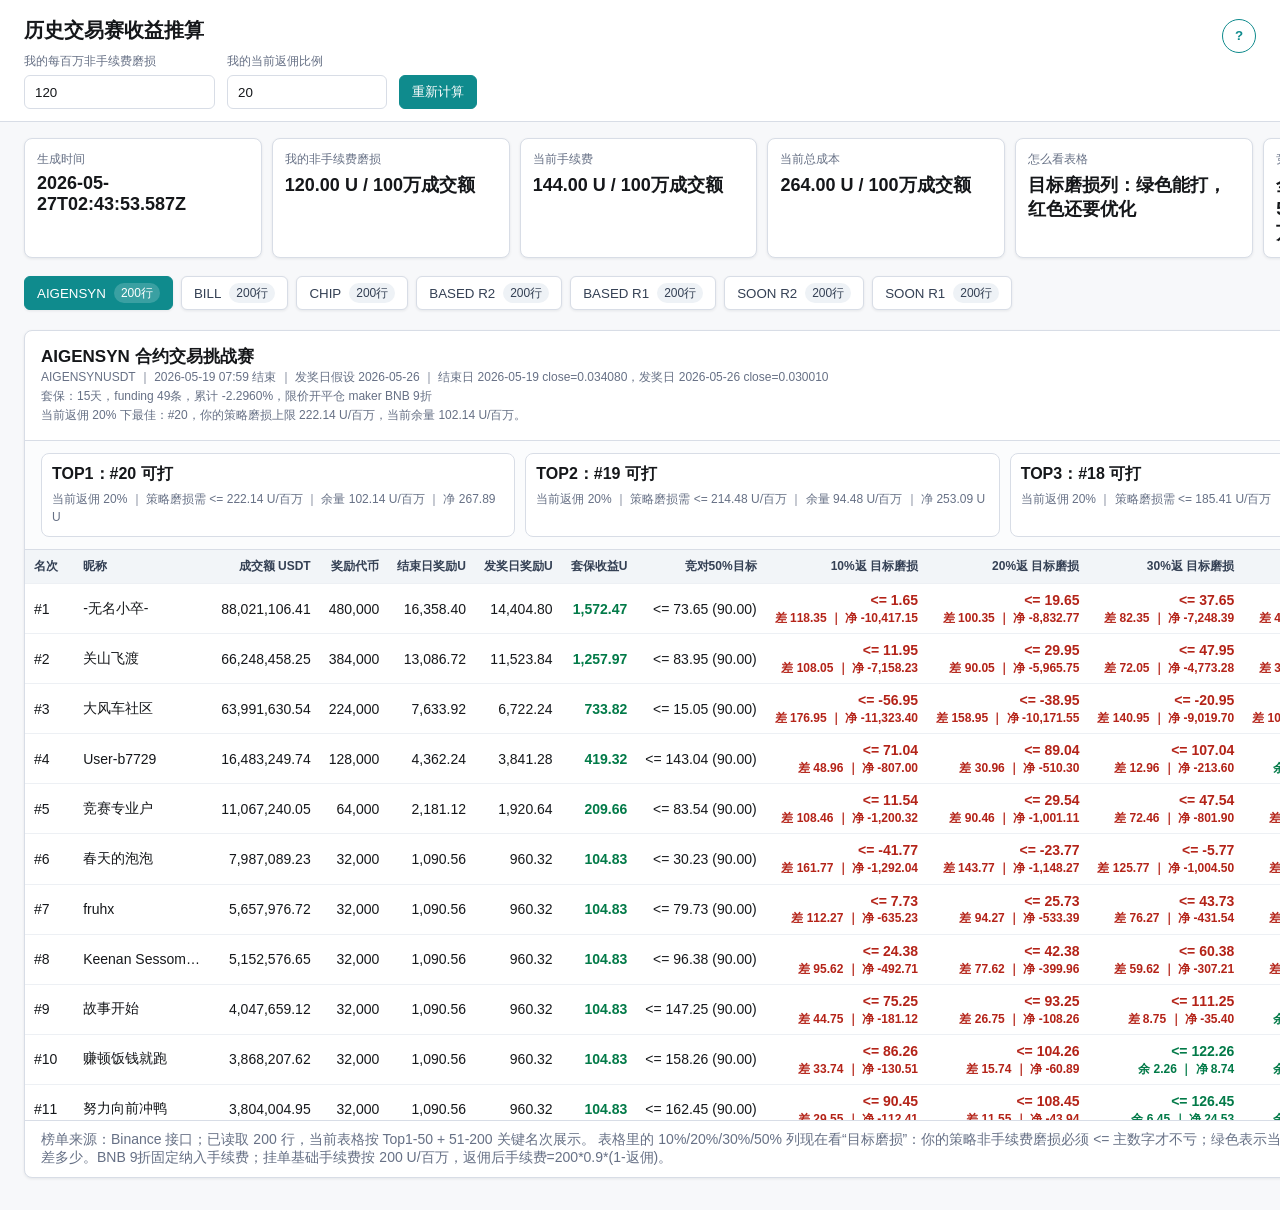
==== lishi/index.html @ 74b66005 "Add files via upload" ====
<!doctype html>
<html lang="zh-CN">
<head>
  <meta charset="utf-8">
  <meta name="viewport" content="width=device-width, initial-scale=1">
  <title>历史交易赛收益推算</title>
  <style>
    :root {
      --bg: #f7f8fa;
      --panel: #ffffff;
      --text: #15171a;
      --muted: #667085;
      --line: #d8dde6;
      --accent: #0f8b8d;
      --warn: #b54708;
      --bad: #b42318;
      --good: #027a48;
      --shadow: 0 1px 3px rgba(16, 24, 40, .08);
    }
    * { box-sizing: border-box; }
    body {
      margin: 0;
      background: var(--bg);
      color: var(--text);
      font-family: -apple-system, BlinkMacSystemFont, "Segoe UI", sans-serif;
      font-size: 14px;
    }
    header {
      padding: 18px 24px 12px;
      border-bottom: 1px solid var(--line);
      background: var(--panel);
      position: sticky;
      top: 0;
      z-index: 5;
    }
    .header-top {
      display: flex;
      justify-content: space-between;
      gap: 12px;
      align-items: center;
    }
    h1 { margin: 0 0 10px; font-size: 20px; line-height: 1.25; }
    .controls { display: flex; gap: 12px; flex-wrap: wrap; align-items: end; }
    label { display: grid; gap: 5px; color: var(--muted); font-size: 12px; }
    input, select {
      height: 34px;
      border: 1px solid var(--line);
      border-radius: 6px;
      padding: 0 10px;
      background: #fff;
      color: var(--text);
      min-width: 160px;
    }
    button {
      height: 34px;
      border: 1px solid var(--accent);
      border-radius: 6px;
      padding: 0 12px;
      background: var(--accent);
      color: #fff;
      cursor: pointer;
    }
    .help-btn {
      flex: 0 0 auto;
      width: 34px;
      padding: 0;
      border-radius: 50%;
      font-weight: 800;
      background: #fff;
      color: var(--accent);
    }
    .help-popover {
      position: fixed;
      top: 58px;
      right: 24px;
      width: min(420px, calc(100vw - 32px));
      background: var(--panel);
      border: 1px solid var(--line);
      border-radius: 8px;
      box-shadow: 0 12px 32px rgba(16, 24, 40, .16);
      padding: 14px 16px;
      z-index: 20;
      display: none;
    }
    .help-popover.open { display: block; }
    .help-popover h3 { margin: 0 0 8px; font-size: 15px; }
    .help-popover p { margin: 8px 0; color: var(--muted); line-height: 1.55; }
    .help-popover strong { color: var(--text); }
    main { padding: 16px 24px 32px; display: grid; gap: 16px; }
    .competition-tabs {
      display: flex;
      gap: 8px;
      overflow-x: auto;
      padding: 2px 0 4px;
      scrollbar-width: thin;
    }
    .tab-btn {
      flex: 0 0 auto;
      display: inline-flex;
      align-items: center;
      gap: 8px;
      max-width: 260px;
      background: var(--panel);
      color: #344054;
      border-color: var(--line);
      box-shadow: var(--shadow);
    }
    .tab-btn.active {
      color: #fff;
      background: var(--accent);
      border-color: var(--accent);
    }
    .tab-btn .tab-name {
      overflow: hidden;
      text-overflow: ellipsis;
      white-space: nowrap;
    }
    .tab-btn .tab-count {
      flex: 0 0 auto;
      min-width: 38px;
      height: 20px;
      line-height: 20px;
      border-radius: 999px;
      padding: 0 7px;
      background: #eef2f6;
      color: #344054;
      font-size: 12px;
      text-align: center;
    }
    .tab-btn.active .tab-count { background: rgba(255, 255, 255, .18); color: #fff; }
    .summary {
      display: grid;
      grid-template-columns: repeat(auto-fit, minmax(210px, 1fr));
      gap: 10px;
    }
    .best-strip {
      display: grid;
      grid-template-columns: repeat(auto-fit, minmax(250px, 1fr));
      gap: 10px;
      padding: 12px 16px;
      border-bottom: 1px solid var(--line);
      background: #fbfcfd;
    }
    .best-item {
      border: 1px solid var(--line);
      border-radius: 8px;
      padding: 10px;
      background: #fff;
      min-width: 0;
    }
    .best-item .rank { font-size: 16px; font-weight: 750; }
    .best-item .detail { margin-top: 5px; color: var(--muted); font-size: 12px; line-height: 1.5; }
    .metric, section {
      background: var(--panel);
      border: 1px solid var(--line);
      border-radius: 8px;
      box-shadow: var(--shadow);
    }
    .metric { padding: 12px; }
    .metric .label { color: var(--muted); font-size: 12px; }
    .metric .value { margin-top: 5px; font-size: 18px; font-weight: 700; }
    section { overflow: hidden; }
    .section-head {
      display: flex;
      justify-content: space-between;
      gap: 12px;
      padding: 14px 16px;
      border-bottom: 1px solid var(--line);
      align-items: start;
    }
    h2 { margin: 0; font-size: 17px; }
    .meta { color: var(--muted); font-size: 12px; line-height: 1.6; }
    .status { font-weight: 700; }
    .status.ok { color: var(--good); }
    .status.bad { color: var(--bad); }
    .status.warn { color: var(--warn); }
    .table-wrap {
      overflow: auto;
      max-height: min(680px, calc(100vh - 330px));
      min-height: 360px;
    }
    table { width: 100%; border-collapse: collapse; min-width: 1180px; }
    th, td {
      padding: 7px 9px;
      border-bottom: 1px solid #edf0f4;
      text-align: right;
      white-space: nowrap;
      height: 34px;
    }
    th {
      position: sticky;
      top: 0;
      background: #f2f5f8;
      z-index: 1;
      color: #344054;
      font-size: 12px;
    }
    td:first-child, th:first-child,
    td:nth-child(2), th:nth-child(2) { text-align: left; }
    .rank-col { width: 64px; }
    .name-col {
      width: 138px;
      max-width: 138px;
      overflow: hidden;
      text-overflow: ellipsis;
    }
    .scenario-cell {
      min-width: 118px;
      line-height: 1.35;
    }
    .scenario-cell .main { font-weight: 700; }
    .scenario-cell .sub { color: var(--muted); font-size: 12px; }
    .scenario-cell.negative .sub { color: var(--bad); }
    .scenario-cell.positive .sub { color: var(--good); }
    .positive { color: var(--good); font-weight: 650; }
    .negative { color: var(--bad); font-weight: 650; }
    .muted { color: var(--muted); }
    .note { padding: 10px 16px; color: var(--muted); border-top: 1px solid var(--line); }
  </style>
</head>
<body>
  <header>
    <div class="header-top">
      <h1>历史交易赛收益推算</h1>
      <button id="helpBtn" class="help-btn" type="button" title="查看计算说明">?</button>
    </div>
    <div class="controls">
      <label>我的每百万非手续费磨损
        <input id="wearInput" type="number" step="0.01" placeholder="例如 120">
      </label>
      <label>我的当前返佣比例
        <input id="myRebateInput" type="number" min="0" max="100" step="1" value="20">
      </label>
      <button id="applyBtn">重新计算</button>
    </div>
    <div id="helpPopover" class="help-popover" role="dialog" aria-label="计算说明">
      <h3>计算说明</h3>
      <p><strong>目标磨损</strong>：这一列的主数字是“策略非手续费磨损必须 <= 多少 U/百万才不亏”。绿色代表当前输入能扛住，红色代表还差多少。</p>
      <p><strong>手续费</strong>：BNB 9折固定纳入计算，挂单基础手续费按 200 U/百万。返佣后手续费 = 200 * 0.9 * (1 - 返佣)。20%返佣就是 144 U/百万。</p>
      <p><strong>竞对50%目标</strong>：假设所有对手都是 BNB 9折 + 50%返佣，手续费 90 U/百万，用最低成本压测。</p>
      <p><strong>套保收益</strong>：按 15 天 1x 看空计算，限价开平仓手续费用 BNB 9折 maker 费率，资金费率来自 Binance 历史资金费率接口。正资金费率时空单收钱，负资金费率时空单付钱。</p>
    </div>
  </header>
  <main>
    <div class="summary" id="summary"></div>
    <div class="competition-tabs" id="competitionTabs"></div>
    <div id="sections"></div>
  </main>
  <script src="./report_data.js"></script>
  <script>
    const report = window.LISHI_REPORT || { competitions: [], feeScenarios: [] };
    const wearInput = document.getElementById('wearInput');
    const myRebateInput = document.getElementById('myRebateInput');
    const REBATE_SCENARIOS = [10, 20, 30, 50];
    const MAKER_FEE_PER_1M = 200;
    const BNB_DISCOUNT = 0.9;
    let activeCompetitionSlug = report.competitions[0]?.slug || '';
    wearInput.value = report.assumptions && Number.isFinite(Number(report.assumptions.userWearCostPer1mU))
      ? String(report.assumptions.userWearCostPer1mU)
      : '0';

    function money(value, digits = 2) {
      if (value === null || value === undefined || Number.isNaN(Number(value))) return '-';
      return Number(value).toLocaleString('en-US', { maximumFractionDigits: digits, minimumFractionDigits: digits });
    }
    function token(value) {
      if (value === null || value === undefined || Number.isNaN(Number(value))) return '-';
      return Number(value).toLocaleString('en-US', { maximumFractionDigits: 4 });
    }
    function shortName(value, maxUnits = 16) {
      const text = String(value || '');
      let units = 0;
      let out = '';
      for (const char of text) {
        const code = char.codePointAt(0);
        const width = code > 255 ? 2 : 1;
        if (units + width > maxUnits) return `${out}...`;
        units += width;
        out += char;
      }
      return out;
    }
    function cssNum(value) {
      if (value === null || value === undefined || Number.isNaN(Number(value))) return '';
      return Number(value) >= 0 ? 'positive' : 'negative';
    }
    function rewardForRank(tiers, rank) {
      const tier = tiers.find((item) => rank >= item.rankStart && rank <= item.rankEnd);
      return tier ? Number(tier.rewardToken) : 0;
    }
    function makerFeeCostPer1m(rebatePct) {
      const rebateRate = Math.max(0, Math.min(100, Number(rebatePct || 0))) / 100;
      return MAKER_FEE_PER_1M * BNB_DISCOUNT * (1 - rebateRate);
    }
    function scenarioCalc(row, rebatePct, inputs) {
      const feePer1m = makerFeeCostPer1m(rebatePct);
      const volumeM = row.volumeUSDT / 1000000;
      const rewardIssueU = row.rewardAtIssueU;
      const hedgePnLU = row.hedgeNetU;
      const lockedRewardU = row.hedgeLockedRewardU;
      const maxWearIssue = rewardIssueU === null ? null : rewardIssueU / volumeM - feePer1m;
      const maxWearHedged = lockedRewardU === null ? null : lockedRewardU / volumeM - feePer1m;
      const tradingCostU = volumeM * (feePer1m + inputs.nonFeeWearPer1m);
      return {
        rebatePct,
        feePer1m,
        hedgePnLU,
        lockedRewardU,
        maxWearIssue,
        maxWearHedged,
        netIssueU: rewardIssueU === null ? null : rewardIssueU - tradingCostU,
        netHedgedU: lockedRewardU === null ? null : lockedRewardU - tradingCostU,
      };
    }
    function calculateRow(row, competition, inputs) {
      const current = scenarioCalc(row, inputs.myRebatePct, inputs);
      const competitor = scenarioCalc(row, 50, inputs);
      const optimizeNeeded = current.maxWearIssue === null ? null : Math.max(0, inputs.nonFeeWearPer1m - current.maxWearIssue);
      return {
        current,
        competitor,
        marginAfterMyCost: current.maxWearIssue === null ? null : current.maxWearIssue - inputs.nonFeeWearPer1m,
        costCeiling: current.maxWearIssue,
        optimizeNeeded,
        userNet: current.netIssueU,
        hedgedUserNet: current.netHedgedU,
      };
    }
    function currentInputs() {
      return {
        nonFeeWearPer1m: Number(wearInput.value || 0),
        myRebatePct: Number(myRebateInput.value || 0),
      };
    }
    function bestForCompetition(competition, inputs, limit = 1) {
      const candidates = [];
      for (const row of competition.rows || []) {
        const calc = calculateRow(row, competition, inputs);
        if (Number.isFinite(calc.userNet)) candidates.push({ competition, row, calc });
      }
      const viable = candidates.filter((item) => item.calc.marginAfterMyCost >= 0)
        .sort((a, b) => b.calc.userNet - a.calc.userNet);
      if (viable.length) return limit === 1 ? { status: 'viable', ...viable[0] } : viable.slice(0, limit).map((item) => ({ status: 'viable', ...item }));
      candidates.sort((a, b) => a.calc.optimizeNeeded - b.calc.optimizeNeeded);
      if (!candidates.length) return limit === 1 ? null : [];
      return limit === 1
        ? { status: 'needs_optimization', ...candidates[0] }
        : candidates.slice(0, limit).map((item) => ({ status: 'needs_optimization', ...item }));
    }
    function renderBestStrip(competition, inputs) {
      const bestItems = bestForCompetition(competition, inputs, 3);
      if (!bestItems.length) return '<div class="best-strip"><div class="muted">当前没有可计算榜单行。</div></div>';
      return `<div class="best-strip">${bestItems.map((item, idx) => {
        const status = item.status === 'viable' ? '可打' : '需优化';
        return `<div class="best-item">
          <div class="rank">TOP${idx + 1}：#${item.row.rank} ${status}</div>
          <div class="detail">当前返佣 ${money(inputs.myRebatePct, 0)}% ｜ 策略磨损需 <= ${money(item.calc.costCeiling, 2)} U/百万 ｜ ${item.calc.marginAfterMyCost >= 0 ? '余量' : '还差'} ${money(Math.abs(item.calc.marginAfterMyCost), 2)} U/百万 ｜ 净 ${money(item.calc.userNet, 2)} U</div>
        </div>`;
      }).join('')}</div>`;
    }
    function competitionTabLabel(competition) {
      if (competition.token && competition.stage) return `${competition.token} ${competition.stage}`;
      if (competition.token) return competition.token;
      return competition.name || competition.slug || '未命名交易赛';
    }
    function renderCompetitionTabs() {
      const tabsEl = document.getElementById('competitionTabs');
      if (!report.competitions.length) {
        tabsEl.innerHTML = '';
        return;
      }
      if (!report.competitions.some((item) => item.slug === activeCompetitionSlug)) {
        activeCompetitionSlug = report.competitions[0].slug;
      }
      tabsEl.innerHTML = report.competitions.map((competition) => {
        const st = competition.leaderboardStatus || {};
        const active = competition.slug === activeCompetitionSlug ? ' active' : '';
        return `<button class="tab-btn${active}" type="button" data-slug="${competition.slug}" title="${competition.name}">
          <span class="tab-name">${competitionTabLabel(competition)}</span>
          <span class="tab-count">${st.rowCount || 0}行</span>
        </button>`;
      }).join('');
      tabsEl.querySelectorAll('.tab-btn').forEach((button) => {
        button.addEventListener('click', () => {
          activeCompetitionSlug = button.dataset.slug;
          render();
        });
      });
    }
    function renderCompetition(competition, inputs) {
      const st = competition.leaderboardStatus || {};
      const statusClass = st.ok ? 'ok' : (st.reason === 'missing_resource_id' ? 'bad' : 'warn');
      const priceLine = `结束日 ${competition.prices?.end?.ymd || '-'} close=${money(competition.prices?.end?.price, 6)}，发奖日 ${competition.prices?.reward?.ymd || competition.rewardIssueDate || '-'} close=${money(competition.prices?.reward?.price, 6)}`;
      const hedgeLine = competition.hedge?.funding?.ok
        ? `套保：${competition.hedge.periodDays || 15}天，funding ${competition.hedge.funding.count || 0}条，累计 ${(Number(competition.hedge.funding.sumFundingRate || 0) * 100).toFixed(4)}%，限价开平仓 maker BNB 9折`
        : `套保：funding 未取到（${competition.hedge?.funding?.reason || 'unknown'}）`;
      const best = bestForCompetition(competition, inputs);
      const bestLine = best
        ? best.status === 'viable'
          ? `当前返佣 ${money(inputs.myRebatePct, 0)}% 下最佳：#${best.row.rank}，你的策略磨损上限 ${money(best.calc.costCeiling, 2)} U/百万，当前余量 ${money(best.calc.marginAfterMyCost, 2)} U/百万。`
          : `当前返佣 ${money(inputs.myRebatePct, 0)}% 下暂无可行名次；最接近 #${best.row.rank}，策略磨损需至少再降 ${money(best.calc.optimizeNeeded, 2)} U/百万。`
        : '当前没有可计算榜单行。';
      const rows = (competition.rows || []).map((row) => {
        const calc = calculateRow(row, competition, inputs);
        const hedgeCell = calc.current.hedgePnLU === null
          ? '-'
          : `${money(calc.current.hedgePnLU, 2)}`;
        const scenarioCells = REBATE_SCENARIOS.map((rebatePct) => {
          const sc = scenarioCalc(row, rebatePct, inputs);
          const gap = sc.maxWearIssue === null ? null : sc.maxWearIssue - inputs.nonFeeWearPer1m;
          const cls = cssNum(gap);
          const statusText = gap === null ? '-' : gap >= 0 ? `余 ${money(gap, 2)}` : `差 ${money(Math.abs(gap), 2)}`;
          return `<td class="scenario-cell ${cls}" title="BNB 9折固定，挂单手续费/百万=${money(sc.feePer1m, 2)}。主数字是该返佣档下，为了不亏钱，策略非手续费磨损必须小于等于多少；下面用你顶部输入的当前磨损计算余量/差距，并给出发奖日净利润。">
            <div class="main"><= ${money(sc.maxWearIssue, 2)}</div>
            <div class="sub">${statusText} ｜ 净 ${money(sc.netIssueU, 2)}</div>
          </td>`;
        }).join('');
        return `<tr>
          <td class="rank-col">#${row.rank}</td>
          <td class="name-col" title="${row.name || ''}">${shortName(row.name)}</td>
          <td>${money(row.volumeUSDT, 2)}</td>
          <td>${token(row.rewardToken)}</td>
          <td>${money(row.rewardAtEndU, 2)}</td>
          <td>${money(row.rewardAtIssueU, 2)}</td>
          <td class="${cssNum(calc.current.hedgePnLU)}" title="结束日奖励U - 发奖日奖励U - 限价开平仓手续费 + 空单资金费率收益。">${hedgeCell}</td>
          <td title="竞对最坏假设：BNB 9折 + 50%返佣。这里是竞对在该名次不亏钱时，策略非手续费磨损最多能到多少；括号内是手续费/百万。"><= ${money(calc.competitor.maxWearIssue, 2)} (${money(calc.competitor.feePer1m, 2)})</td>
          ${scenarioCells}
          <td class="${cssNum(calc.current.netHedgedU)}" title="按结束日奖励价值锁定，扣自动计算的套保手续费/资金费率，再扣当前返佣档位手续费和非手续费磨损。">${money(calc.current.netHedgedU, 2)}</td>
        </tr>`;
      }).join('');
      const sourceText = st.reason === 'snapshot_file' ? '本地 Top200 快照' : 'Binance 接口';
      const note = st.ok
        ? `榜单来源：${sourceText}；已读取 ${st.rowCount} 行，当前表格按 Top1-50 + 51-200 关键名次展示。`
        : `榜单未抓取：${st.reason || 'unknown'}。补上 resourceId 或快照后重新运行脚本即可生成同样维度的计算。`;
      return `<section>
        <div class="section-head">
          <div>
            <h2>${competition.name}</h2>
            <div class="meta">${competition.symbol} ｜ ${competition.endTimeBeijing || '-'} 结束 ｜ 发奖日假设 ${competition.rewardIssueDate || '-'} ｜ ${priceLine}</div>
            <div class="meta">${hedgeLine}</div>
            <div class="meta">${bestLine}</div>
            ${competition.stageNote ? `<div class="meta">${competition.stageNote}</div>` : ''}
          </div>
          <div class="status ${statusClass}">${st.ok ? '榜单可用' : '榜单缺失'}</div>
        </div>
        ${renderBestStrip(competition, inputs)}
        <div class="table-wrap">
          <table>
            <thead>
              <tr>
                <th>名次</th><th>昵称</th><th>成交额 USDT</th><th>奖励代币</th>
                <th title="比赛结束日代币奖励价值。">结束日奖励U</th>
                <th title="奖励发布当日代币奖励价值，未套保口径。">发奖日奖励U</th>
                <th title="结束日奖励U - 发奖日奖励U - 限价开平仓手续费 + 空单资金费率收益。">套保收益U</th>
                <th title="竞对最坏假设：BNB 9折 + 50%返佣。显示竞对不亏钱所能承受的策略非手续费磨损/百万，括号为手续费/百万。">竞对50%目标</th>
                ${REBATE_SCENARIOS.map((pct) => `<th title="BNB 9折固定。主数字=该返佣档下，你的策略非手续费磨损必须压到多少以内才不亏钱；下方显示当前余量/差距和发奖日净利润。">${pct}%返 目标磨损</th>`).join('')}
                <th title="按当前返佣比例、结束日奖励价值、自动套保成本计算。">当前套保后利润</th>
              </tr>
            </thead>
            <tbody>${rows || '<tr><td colspan="12" class="muted">暂无榜单行</td></tr>'}</tbody>
          </table>
        </div>
        <div class="note">${note} 表格里的 10%/20%/30%/50% 列现在看“目标磨损”：你的策略非手续费磨损必须 <= 主数字才不亏；绿色表示当前顶部输入能扛住，红色表示还差多少。BNB 9折固定纳入手续费；挂单基础手续费按 200 U/百万，返佣后手续费=200*0.9*(1-返佣)。</div>
      </section>`;
    }
    function render() {
      const inputs = currentInputs();
      document.getElementById('summary').innerHTML = [
        ['生成时间', report.generatedAt || '-'],
        ['我的非手续费磨损', `${money(inputs.nonFeeWearPer1m, 2)} U / 100万成交额`],
        ['当前手续费', `${money(makerFeeCostPer1m(inputs.myRebatePct), 2)} U / 100万成交额`],
        ['当前总成本', `${money(inputs.nonFeeWearPer1m + makerFeeCostPer1m(inputs.myRebatePct), 2)} U / 100万成交额`],
        ['怎么看表格', '目标磨损列：绿色能打，红色还要优化'],
        ['竞对压力假设', '全部名次：BNB 9折 + 50%返佣，手续费90 U/百万'],
      ].map(([label, value]) => `<div class="metric"><div class="label">${label}</div><div class="value">${value}</div></div>`).join('');

      renderCompetitionTabs();
      const activeCompetition = report.competitions.find((competition) => competition.slug === activeCompetitionSlug);
      document.getElementById('sections').innerHTML = activeCompetition
        ? renderCompetition(activeCompetition, inputs)
        : '<section><div class="note">暂无交易赛数据。</div></section>';
    }
    document.getElementById('applyBtn').addEventListener('click', render);
    document.getElementById('helpBtn').addEventListener('click', () => {
      document.getElementById('helpPopover').classList.toggle('open');
    });
    document.addEventListener('click', (event) => {
      const popover = document.getElementById('helpPopover');
      const button = document.getElementById('helpBtn');
      if (!popover.contains(event.target) && event.target !== button) popover.classList.remove('open');
    });
    wearInput.addEventListener('input', render);
    myRebateInput.addEventListener('input', render);
    render();
  </script>
</body>
</html>
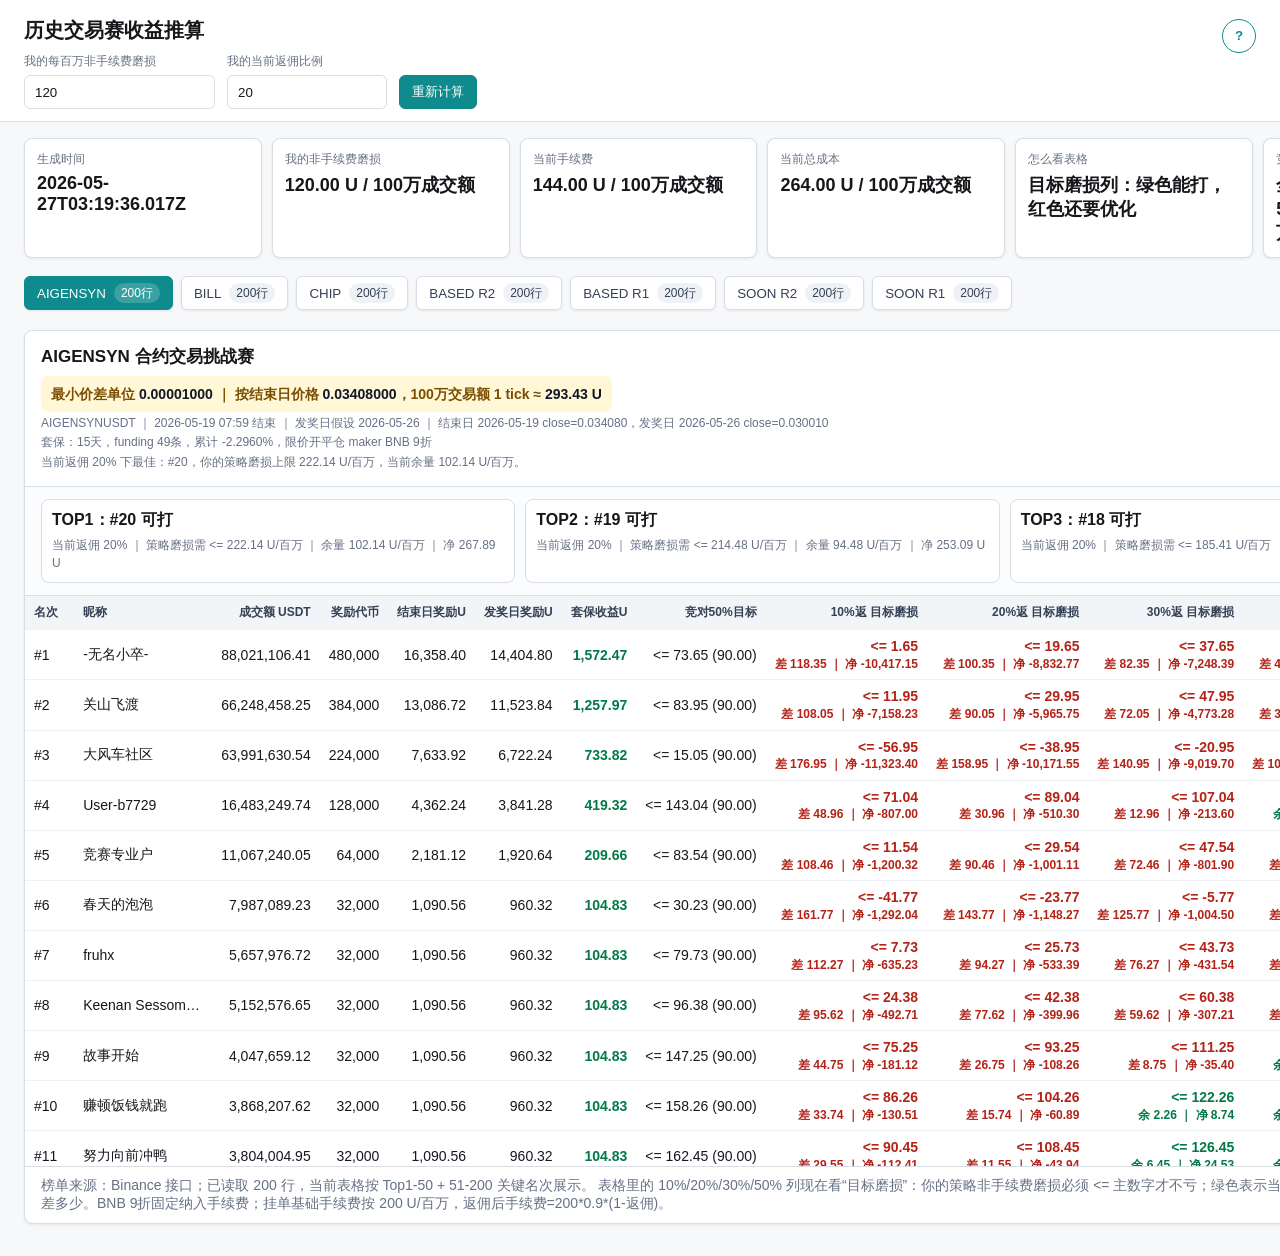
==== commit 648577e1: "Add files via upload" ====
--- a/lishi/index.html
+++ b/lishi/index.html
@@ -170,6 +170,18 @@
     }
     h2 { margin: 0; font-size: 17px; }
     .meta { color: var(--muted); font-size: 12px; line-height: 1.6; }
+    .market-highlight {
+      display: inline-block;
+      margin: 8px 0 2px;
+      padding: 8px 10px;
+      border-radius: 8px;
+      background: #fff7d6;
+      color: #7a4d00;
+      font-size: 14px;
+      font-weight: 800;
+      line-height: 1.45;
+    }
+    .market-highlight span { color: #111827; }
     .status { font-weight: 700; }
     .status.ok { color: var(--good); }
     .status.bad { color: var(--bad); }
@@ -394,6 +406,10 @@
       const hedgeLine = competition.hedge?.funding?.ok
         ? `套保：${competition.hedge.periodDays || 15}天，funding ${competition.hedge.funding.count || 0}条，累计 ${(Number(competition.hedge.funding.sumFundingRate || 0) * 100).toFixed(4)}%，限价开平仓 maker BNB 9折`
         : `套保：funding 未取到（${competition.hedge?.funding?.reason || 'unknown'}）`;
+      const market = competition.market || {};
+      const marketLine = market.ok
+        ? `最小价差单位 <span>${money(market.tickSize, 8)}</span> ｜ 按结束日价格 <span>${money(market.endClosePrice, 8)}</span>，100万交易额 1 tick ≈ <span>${money(market.oneTickCostPer1mUAtEnd, 2)} U</span>`
+        : `最小价差单位未取到：${market.reason || 'unknown'}`;
       const best = bestForCompetition(competition, inputs);
       const bestLine = best
         ? best.status === 'viable'
@@ -436,6 +452,7 @@
         <div class="section-head">
           <div>
             <h2>${competition.name}</h2>
+            <div class="market-highlight">${marketLine}</div>
             <div class="meta">${competition.symbol} ｜ ${competition.endTimeBeijing || '-'} 结束 ｜ 发奖日假设 ${competition.rewardIssueDate || '-'} ｜ ${priceLine}</div>
             <div class="meta">${hedgeLine}</div>
             <div class="meta">${bestLine}</div>
